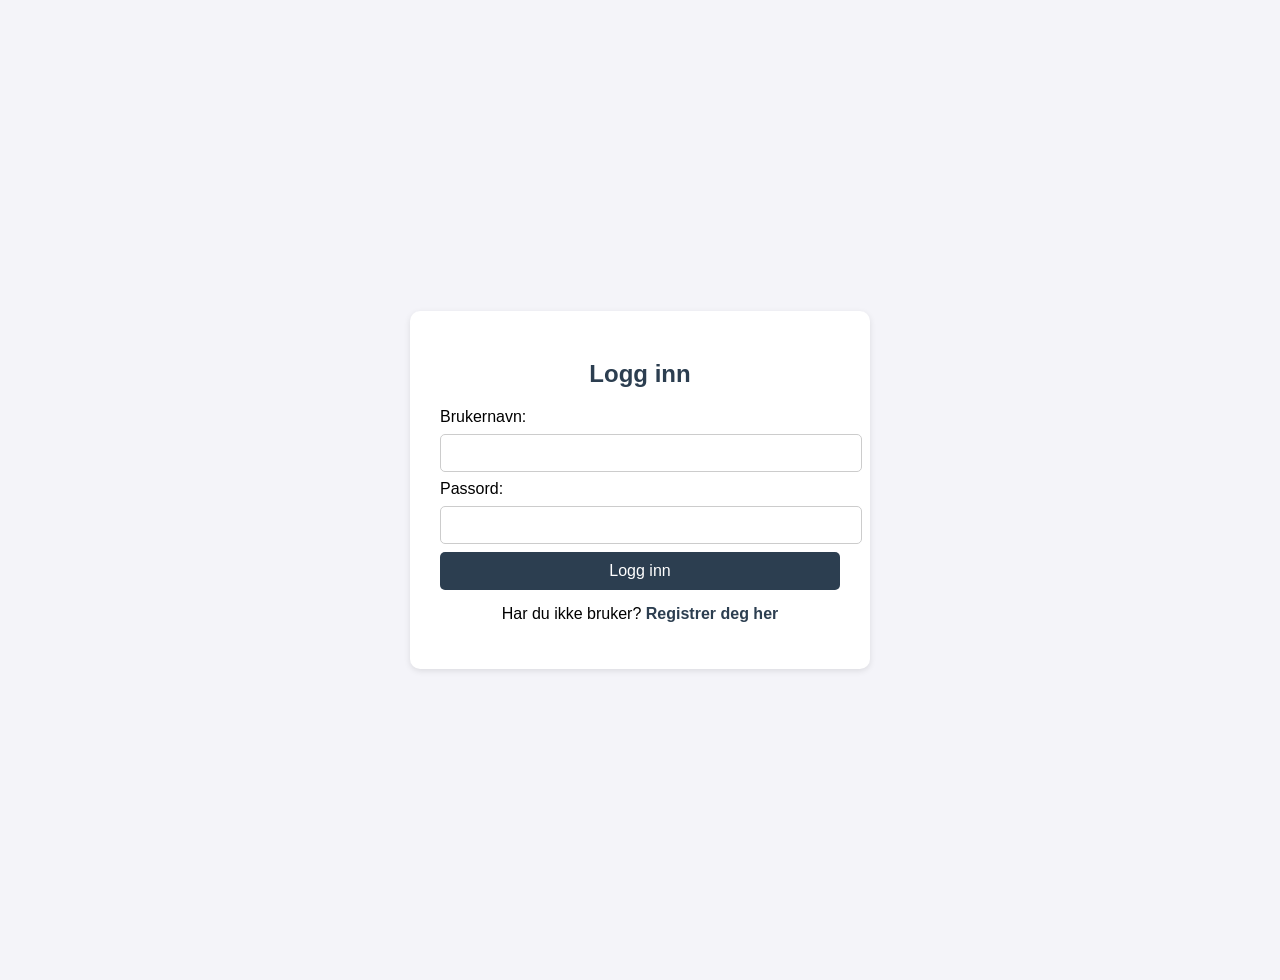
==== templates/log_in.html @ 5afa7395 "first commit" ====
<!DOCTYPE html>
<html lang="no">
<head>
    <meta charset="UTF-8">
    <title>Logg inn</title>
    <link rel="stylesheet" href="../static/log_in.css">
</head>
<body>
    <div class="container">
        <h2>Logg inn</h2>
        <form action="/login" method="POST">
            <label>Brukernavn:</label>
            <input type="text" name="username" required>

            <label>Passord:</label>
            <input type="password" name="password" required>

            <button type="submit">Logg inn</button>
        </form>
        <p>Har du ikke bruker? <a href="/signup">Registrer deg her</a></p>
    </div>
</body>
</html>
---- static/log_in.css ----
body {
    font-family: Arial, sans-serif;
    background-color: #f4f4f9;
    margin: 0;
    padding: 40px;
    display: flex;
    justify-content: center;
    align-items: center;
    height: 100vh;
}

.container {
    max-width: 400px;
    background: white;
    padding: 30px;
    border-radius: 10px;
    box-shadow: 0 2px 6px rgba(0,0,0,0.1);
}

h2 {
    text-align: center;
    color: #2c3e50;
    margin-bottom: 20px;
}

input[type="text"], input[type="password"] {
    width: 100%;
    padding: 10px;
    margin: 8px 0;
    border-radius: 5px;
    border: 1px solid #ccc;
    font-size: 14px;
}

button {
    width: 100%;
    padding: 10px;
    background-color: #2c3e50;
    color: white;
    border: none;
    border-radius: 5px;
    cursor: pointer;
    font-size: 16px;
    transition: background 0.2s;
}

button:hover {
    background-color: #34495e;
}

p {
    text-align: center;
    margin-top: 15px;
}

a {
    color: #2c3e50;
    text-decoration: none;
    font-weight: bold;
}

a:hover {
    text-decoration: underline;
}

/* Tilbakemelding */
.feedback {
    background-color: #dff0d8;
    border: 1px solid #3c763d;
    color: #3c763d;
    padding: 10px 15px;
    border-radius: 5px;
    margin-bottom: 15px;
}
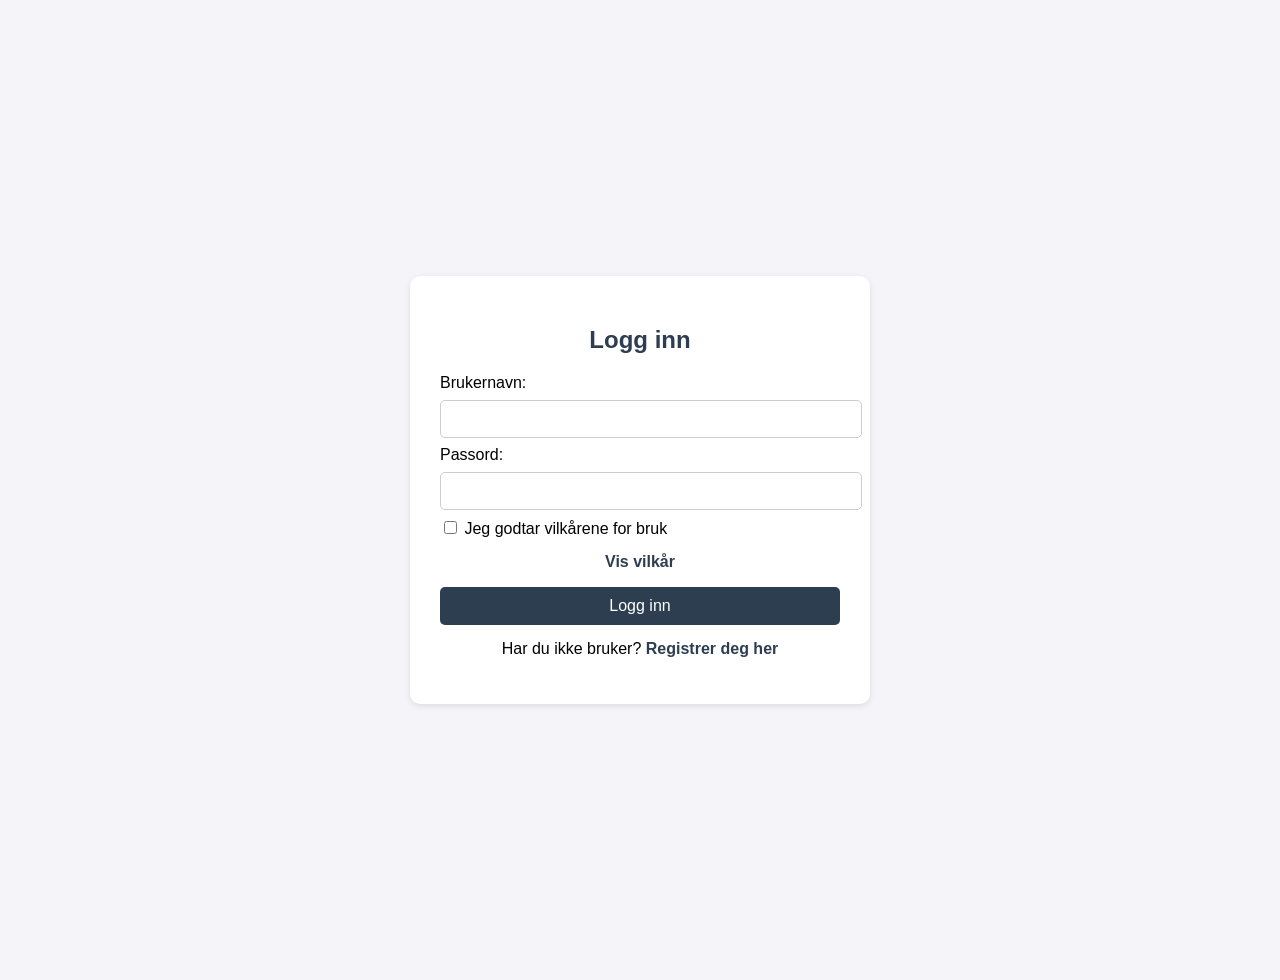
==== commit 81e8f73e: "commit_4" ====
--- a/templates/log_in.html
+++ b/templates/log_in.html
@@ -6,18 +6,39 @@
     <link rel="stylesheet" href="../static/log_in.css">
 </head>
 <body>
-    <div class="container">
-        <h2>Logg inn</h2>
-        <form action="/login" method="POST">
-            <label>Brukernavn:</label>
-            <input type="text" name="username" required>
 
-            <label>Passord:</label>
-            <input type="password" name="password" required>
+<div class="container">
+    <h2>Logg inn</h2>
 
-            <button type="submit">Logg inn</button>
-        </form>
-        <p>Har du ikke bruker? <a href="/signup">Registrer deg her</a></p>
-    </div>
+    <form action="/login" method="POST">
+
+        <label>Brukernavn:</label>
+        <input type="text" name="username" required>
+
+        <label>Passord:</label>
+        <input type="password" name="password" required>
+
+        <div class="terms-box">
+
+            <label>
+                <input type="checkbox" name="terms" value="accepted" required>
+                Jeg godtar vilkårene for bruk
+            </label>
+
+            <p>
+                <a href="/terms" target="_blank">Vis vilkår</a>
+            </p>
+
+        </div>
+
+        <button type="submit">
+            Logg inn
+        </button>
+
+    </form>
+
+    <p>Har du ikke bruker? <a href="/signup">Registrer deg her</a></p>
+</div>
+
 </body>
-</html>
+</html>
